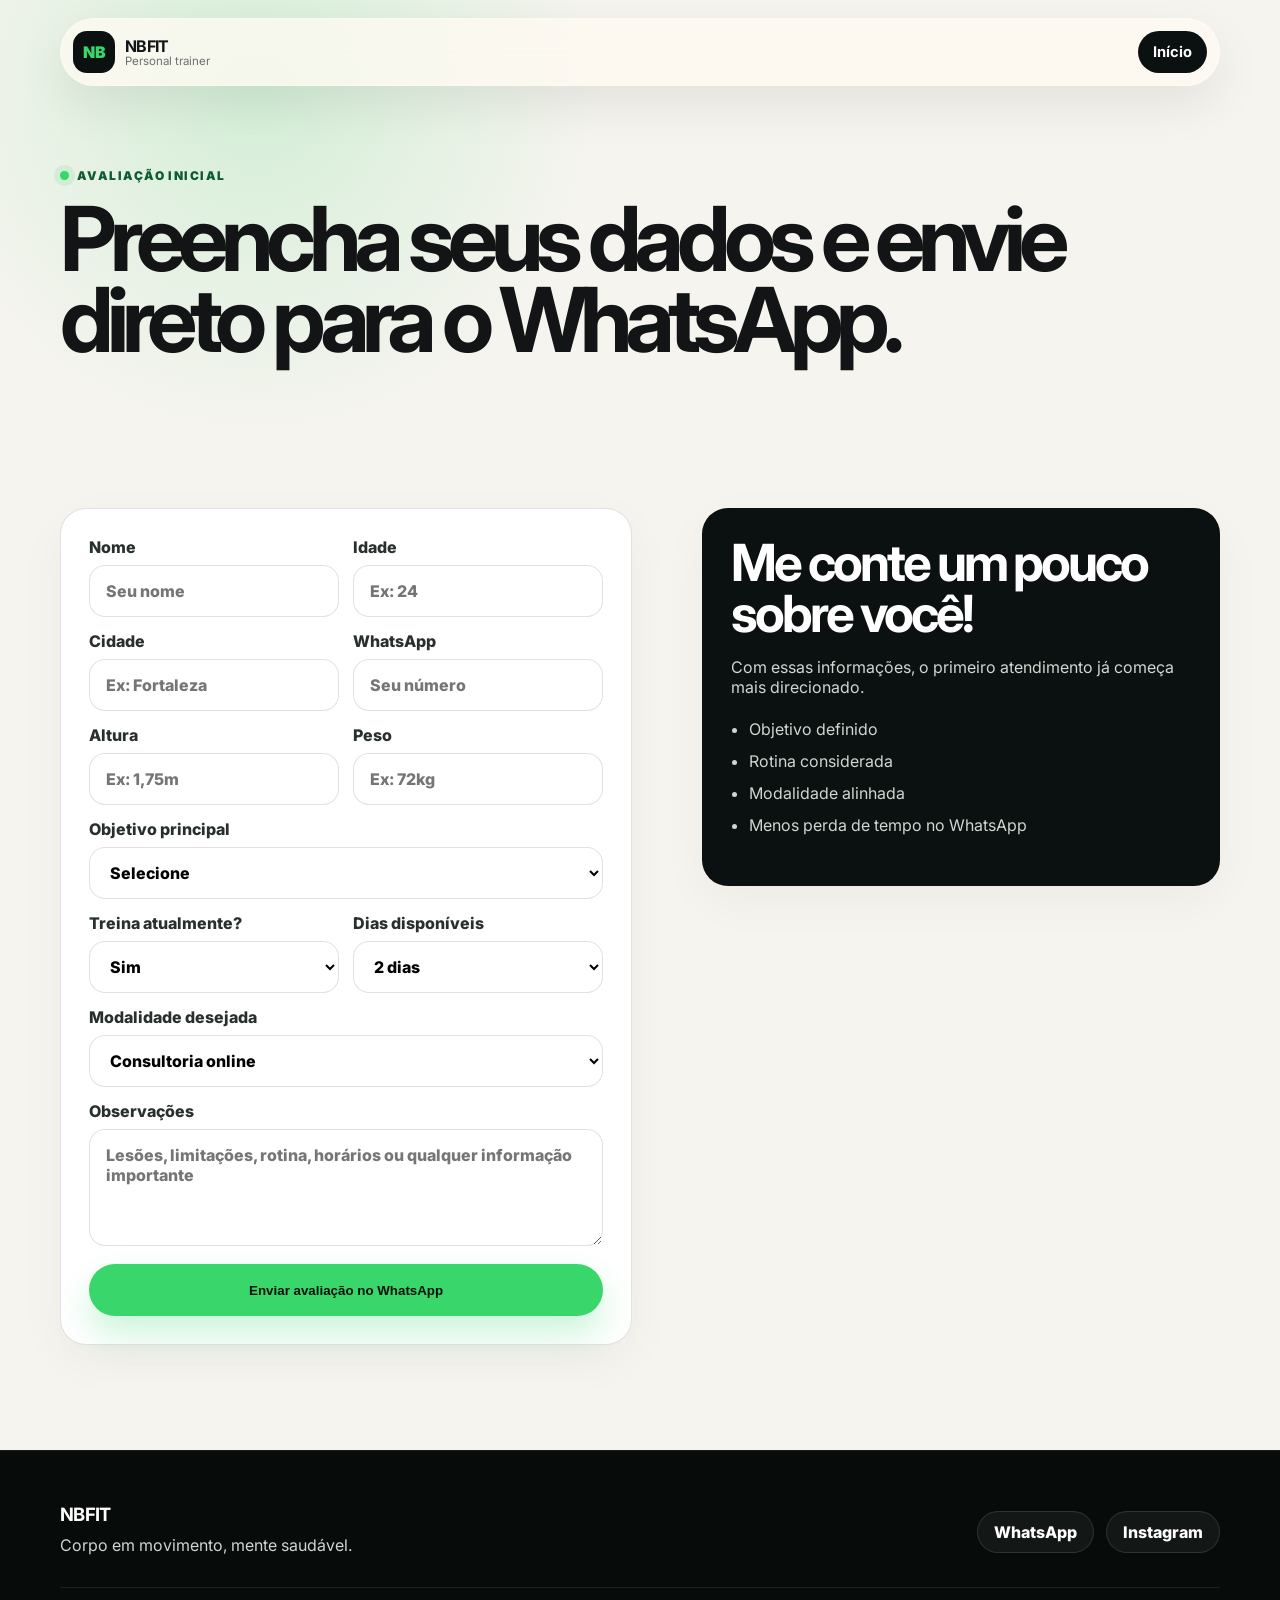
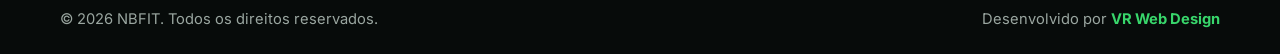
==== nbfit-site/avaliacao.html @ 63640c92 "Primeiro teste" ====
<!DOCTYPE html><html lang="pt-BR"><head><meta charset="UTF-8"><meta name="viewport" content="width=device-width, initial-scale=1.0"><title>Avaliação | NBFIT</title><link rel="preconnect" href="https://fonts.googleapis.com"><link rel="preconnect" href="https://fonts.gstatic.com" crossorigin><link href="https://fonts.googleapis.com/css2?family=Inter:wght@400;500;600;700;800;900&display=swap" rel="stylesheet"><link rel="stylesheet" href="css/style.css"></head><body><header class="site-header" data-header><a class="brand" href="index.html"><span class="brand-mark">NB</span><span><strong>NBFIT</strong><small>Personal trainer</small></span></a><button class="nav-toggle" data-nav-toggle aria-label="Abrir menu"><span></span><span></span><span></span></button><nav class="nav" data-nav><a href="index.html" class="nav-cta">Início</a></nav></header><main><section class="page-hero compact"><div class="container reveal"><span class="eyebrow">Avaliação inicial</span><h1>Preencha seus dados e envie direto para o WhatsApp.</h1></div></section><section class="section form-section"><div class="container form-layout"><form class="assessment-form reveal" data-assessment-form><div class="form-row"><label>Nome<input name="nome" required placeholder="Seu nome"></label><label>Idade<input type="number" name="idade" required placeholder="Ex: 24"></label></div><div class="form-row"><label>Cidade<input name="cidade" placeholder="Ex: Fortaleza"></label><label>WhatsApp<input name="telefone" placeholder="Seu número"></label></div><div class="form-row"><label>Altura<input name="altura" placeholder="Ex: 1,75m"></label><label>Peso<input name="peso" placeholder="Ex: 72kg"></label></div><label>Objetivo principal<select name="objetivo" required><option value="">Selecione</option><option>Emagrecimento</option><option>Ganho de massa muscular</option><option>Condicionamento físico</option><option>Saúde e qualidade de vida</option><option>Voltar a treinar</option><option>Outro</option></select></label><div class="form-row"><label>Treina atualmente?<select name="treina"><option>Sim</option><option>Não</option><option>Estou voltando agora</option></select></label><label>Dias disponíveis<select name="dias"><option>2 dias</option><option>3 dias</option><option>4 dias</option><option>5 dias ou mais</option></select></label></div><label>Modalidade desejada<select name="modalidade"><option>Consultoria online</option><option>Personal presencial</option><option>Plano evolução</option><option>Ainda não sei</option></select></label><label>Observações<textarea name="obs" rows="5" placeholder="Lesões, limitações, rotina, horários ou qualquer informação importante"></textarea></label><button class="btn primary full" type="submit">Enviar avaliação no WhatsApp</button></form><aside class="form-aside reveal delay-1"><h2>Me conte um pouco sobre você!</h2><p>Com essas informações, o primeiro atendimento já começa mais direcionado.</p><ul><li>Objetivo definido</li><li>Rotina considerada</li><li>Modalidade alinhada</li><li>Menos perda de tempo no WhatsApp</li></ul></aside></div></section></main><footer class="footer">
  <div class="container footer-content">
    <div class="footer-brand">
      <strong>NBFIT</strong>
      <p>Corpo em movimento, mente saudável.</p>
    </div>
    <div class="footer-contact">
      <a data-whatsapp-simple href="#">WhatsApp</a>
      <a href="https://www.instagram.com/professor.netoo" target="_blank" rel="noopener">Instagram</a>
    </div>
  </div>
  <div class="container footer-bottom">
    <span>© 2026 NBFIT. Todos os direitos reservados.</span>
    <span>Desenvolvido por <strong>VR Web Design</strong></span>
  </div>
</footer><script src="js/script.js"></script></body></html>
---- nbfit-site/css/style.css ----
:root{--bg:#f6f4ef;--paper:#fffaf2;--ink:#121416;--muted:#6d706f;--line:rgba(18,20,22,.12);--green:#38d66b;--green-dark:#0f5b32;--dark:#0b1010;--dark-2:#111a18;--radius:26px;--shadow:0 24px 80px rgba(0,0,0,.12)}*{box-sizing:border-box}html{scroll-behavior:smooth}body{margin:0;font-family:Inter,system-ui,sans-serif;background:var(--bg);color:var(--ink);overflow-x:hidden}a{color:inherit;text-decoration:none}img{max-width:100%;display:block}.container{width:min(1160px,calc(100% - 40px));margin:auto}.site-header{position:fixed;top:18px;left:50%;transform:translateX(-50%);z-index:50;width:min(1160px,calc(100% - 28px));display:flex;align-items:center;justify-content:space-between;padding:12px;border:1px solid rgba(255,255,255,.35);background:rgba(255,250,242,.76);backdrop-filter:blur(18px);border-radius:999px;box-shadow:0 18px 50px rgba(0,0,0,.08);transition:.25s}.site-header.scrolled{top:10px;background:rgba(255,250,242,.92)}.brand{display:flex;align-items:center;gap:10px}.brand-mark{width:42px;height:42px;display:grid;place-items:center;border-radius:14px;background:var(--dark);color:var(--green);font-weight:900}.brand strong{display:block;letter-spacing:-.04em}.brand small{display:block;color:var(--muted);font-size:.72rem;margin-top:-2px}.nav{display:flex;align-items:center;gap:6px}.nav a{padding:12px 15px;border-radius:999px;color:#2c302f;font-weight:700;font-size:.92rem}.nav a:hover,.nav-cta{background:var(--dark)!important;color:white!important}.nav-toggle{display:none;background:none;border:0;padding:10px}.nav-toggle span{display:block;width:24px;height:2px;background:#111;margin:5px}.hero{position:relative;min-height:100vh;padding:150px 0 80px;display:flex;align-items:center;isolation:isolate}.hero-bg{position:absolute;inset:0;background:radial-gradient(circle at 18% 18%,rgba(56,214,107,.22),transparent 30%),radial-gradient(circle at 85% 20%,rgba(15,91,50,.15),transparent 30%);z-index:-1}.hero:after{content:"";position:absolute;right:-14vw;top:18vh;width:48vw;height:48vw;background:#dbe5d2;border-radius:50%;filter:blur(10px);z-index:-1}.hero-grid,.two-col,.tools-grid,.page-grid,.form-layout{display:grid;grid-template-columns:1.05fr .95fr;gap:70px;align-items:center}.eyebrow{display:inline-flex;align-items:center;gap:8px;font-weight:900;text-transform:uppercase;letter-spacing:.12em;font-size:.75rem;color:var(--green-dark);margin-bottom:16px}.eyebrow:before{content:"";width:9px;height:9px;background:var(--green);border-radius:50%;box-shadow:0 0 0 6px rgba(56,214,107,.14)}h1,h2,h3,p{margin-top:0}h1{font-size:clamp(2.8rem,7vw,6.7rem);line-height:.9;letter-spacing:-.08em;margin-bottom:24px}h2{font-size:clamp(2rem,4vw,4rem);line-height:1;letter-spacing:-.06em;margin-bottom:18px}h3{font-size:1.2rem;letter-spacing:-.03em}.hero-copy p,.section-copy p,.section-heading p,.page-hero p{font-size:1.12rem;line-height:1.75;color:var(--muted);max-width:650px}.hero-actions{display:flex;gap:12px;flex-wrap:wrap;margin-top:30px}.btn{display:inline-flex;align-items:center;justify-content:center;min-height:52px;padding:0 22px;border-radius:999px;border:1px solid var(--line);font-weight:900;cursor:pointer;transition:.25s}.btn:hover{transform:translateY(-3px)}.btn.primary{background:var(--green);color:#06110a;border-color:var(--green);box-shadow:0 18px 35px rgba(56,214,107,.26)}.btn.ghost{background:white}.btn.outline{background:transparent}.btn.full{width:100%;border:0}.hero-stats{display:flex;gap:14px;margin-top:40px;flex-wrap:wrap}.hero-stats div{background:rgba(255,255,255,.7);border:1px solid var(--line);border-radius:20px;padding:16px 18px;min-width:130px}.hero-stats strong{display:block;font-size:2rem}.hero-stats span{color:var(--muted);font-weight:700;font-size:.83rem}.hero-card{min-height:590px;position:relative;display:grid;place-items:center}.profile-orbit{position:relative;width:min(440px,85vw);height:min(540px,100vw);border-radius:42px;background:linear-gradient(155deg,#121416,#24342c);box-shadow:var(--shadow);overflow:hidden}.profile-photo{position:absolute;inset:18px;border-radius:34px;background:linear-gradient(to top,rgba(0,0,0,.72),transparent 48%),url('../assets/img/referencia-instagram.jpg') center top/cover}.profile-orbit:after{content:"NBFIT";position:absolute;left:24px;bottom:22px;font-size:4.8rem;font-weight:900;letter-spacing:-.1em;color:rgba(255,255,255,.12)}.orbit-item{position:absolute;background:white;border-radius:999px;padding:12px 18px;font-weight:900;box-shadow:0 16px 40px rgba(0,0,0,.14);animation:float 4s ease-in-out infinite}.one{top:65px;left:-18px}.two{right:-18px;top:220px;animation-delay:.5s}.three{left:40px;bottom:56px;animation-delay:1s}.glass{position:absolute;right:0;bottom:50px;width:285px;background:rgba(255,255,255,.82);backdrop-filter:blur(18px);border:1px solid rgba(255,255,255,.6);border-radius:24px;padding:22px;box-shadow:var(--shadow)}.glass p{color:var(--muted);line-height:1.6;margin:8px 0 0}.section{padding:105px 0}.logos-strip{padding:34px 0}.strip-grid{display:flex;gap:12px;flex-wrap:wrap;justify-content:center}.strip-grid span{padding:12px 18px;background:#fff;border:1px solid var(--line);border-radius:999px;font-weight:900;color:#344039}.steps,.benefit-grid,.pricing-grid,.credential-grid,.timeline{display:grid;grid-template-columns:repeat(2,1fr);gap:18px}.steps article,.benefit-card,.price-card,.credential,.timeline article,.tool-card,.assessment-form,.form-aside{background:var(--paper);border:1px solid var(--line);border-radius:var(--radius);padding:28px;box-shadow:0 15px 50px rgba(0,0,0,.04);transition:.25s}.steps article:hover,.benefit-card:hover,.price-card:hover{transform:translateY(-6px)}.steps span,.credential span,.timeline span{display:inline-grid;place-items:center;width:42px;height:42px;border-radius:14px;background:var(--dark);color:var(--green);font-weight:900;margin-bottom:18px}.dark-section{background:var(--dark);color:#fff;border-radius:44px;margin:0 18px}.dark-section .eyebrow{color:var(--green)}.dark-section p{color:#bfc8c1}.section-heading{text-align:center;max-width:780px;margin:0 auto 44px}.benefit-grid{grid-template-columns:repeat(4,1fr)}.benefit-card{background:rgba(255,255,255,.06);border-color:rgba(255,255,255,.12)}.benefit-card span{font-size:2rem}.pricing-grid{grid-template-columns:repeat(3,1fr)}.price-card{position:relative}.price-card.featured{background:#111a18;color:white;transform:translateY(-18px)}.price-card.featured p,.price-card.featured li{color:#cfd7d1}.badge{position:absolute;right:20px;top:20px;background:var(--green);color:#06110a;font-weight:900;border-radius:999px;padding:8px 12px;font-size:.78rem}.price-card ul,.form-aside ul{padding-left:18px;color:var(--muted);line-height:2}.tools-section{background:linear-gradient(180deg,transparent,#e9efe5)}.mini-form,.assessment-form{display:grid;gap:14px}.mini-form input,.assessment-form input,.assessment-form select,.assessment-form textarea{width:100%;border:1px solid var(--line);background:white;border-radius:16px;min-height:52px;padding:0 16px;font:inherit;outline:none}.assessment-form textarea{padding-top:15px;resize:vertical}.form-row{display:grid;grid-template-columns:1fr 1fr;gap:14px}label{font-weight:800;color:#28302b}label input,label select,label textarea{margin-top:8px}.result,.form-note{color:var(--muted);line-height:1.6}.faq details{background:var(--paper);border:1px solid var(--line);border-radius:18px;margin-bottom:12px;padding:20px}.faq summary{cursor:pointer;font-weight:900}.faq p{color:var(--muted);line-height:1.7;margin:14px 0 0}.cta-final{padding:100px 0}.cta-box{text-align:center;background:linear-gradient(135deg,var(--dark),#193626);color:white;border-radius:42px;padding:70px 28px;box-shadow:var(--shadow);position:relative;overflow:hidden}.cta-box:before{content:"";position:absolute;width:280px;height:280px;background:var(--green);filter:blur(110px);opacity:.35;left:12%;top:-60px}.cta-box p{color:#cfd7d1}.footer{padding:40px 0;background:#070b0a;color:white}.footer-grid{display:flex;justify-content:space-between;gap:30px;flex-wrap:wrap}.footer a{display:block;color:#cfd7d1;margin:8px 0}.floating-whatsapp{position:fixed;right:22px;bottom:22px;width:60px;height:60px;border-radius:50%;background:var(--green);display:grid;place-items:center;font-size:1.5rem;font-weight:900;box-shadow:0 18px 40px rgba(0,0,0,.22);z-index:40}.page-hero{padding:160px 0 80px;min-height:78vh;display:flex;align-items:center;background:radial-gradient(circle at 20% 20%,rgba(56,214,107,.18),transparent 32%)}.page-hero.compact{min-height:52vh}.about-photo{min-height:520px;border-radius:42px;background:linear-gradient(to top,rgba(0,0,0,.65),transparent 50%),url('../assets/img/referencia-instagram.jpg') center top/cover;box-shadow:var(--shadow)}.credential-grid{grid-template-columns:repeat(3,1fr)}.values-list{font-size:1.1rem;line-height:1.8}.timeline{grid-template-columns:repeat(4,1fr);align-items:stretch}.form-section{padding-top:40px}.form-layout{align-items:start}.assessment-form{background:white}.form-aside{position:sticky;top:110px;background:var(--dark);color:white}.form-aside p,.form-aside li{color:#cfd7d1}.reveal{opacity:0;transform:translateY(28px);transition:opacity .7s ease,transform .7s ease}.reveal.show{opacity:1;transform:none}.delay-1{transition-delay:.12s}.delay-2{transition-delay:.24s}@keyframes float{0%,100%{transform:translateY(0)}50%{transform:translateY(-12px)}}@media(max-width:900px){.nav-toggle{display:block}.nav{position:fixed;left:0;right:0;top:74px;margin:auto;width:calc(100% - 28px);display:none;grid-template-columns:1fr;background:white;border-radius:24px;padding:14px;box-shadow:var(--shadow)}.nav.open{display:grid}.nav a{text-align:center}.hero-grid,.two-col,.tools-grid,.page-grid,.form-layout{grid-template-columns:1fr;gap:36px}h1{font-size:3.3rem}.hero{padding-top:130px}.hero-card{min-height:500px}.glass{left:18px;right:auto;bottom:28px}.benefit-grid,.pricing-grid,.credential-grid,.timeline{grid-template-columns:1fr}.price-card.featured{transform:none}.section{padding:75px 0}.dark-section{border-radius:30px;margin:0 10px}.form-row{grid-template-columns:1fr}.form-aside{position:static}.footer-grid{display:grid}.profile-orbit{height:500px}}

/* Footer refinado */
.footer{padding:52px 0 26px;background:#070b0a;color:white;border-top:1px solid rgba(255,255,255,.08)}
.footer-content{display:flex;align-items:flex-start;justify-content:space-between;gap:30px;flex-wrap:wrap;padding-bottom:26px}
.footer-brand strong{font-size:1.15rem;letter-spacing:-.04em;color:#fff}
.footer-brand p{margin:8px 0 0;color:#cfd7d1;line-height:1.6}
.footer-contact{display:flex;gap:12px;flex-wrap:wrap}
.footer-contact a{display:inline-flex;align-items:center;justify-content:center;min-height:42px;padding:0 16px;border:1px solid rgba(255,255,255,.12);border-radius:999px;color:#fff;background:rgba(255,255,255,.05);font-weight:800;transition:.25s}
.footer-contact a:hover{background:var(--green);border-color:var(--green);color:#06110a;transform:translateY(-2px)}
.footer-bottom{display:flex;align-items:center;justify-content:space-between;gap:18px;flex-wrap:wrap;padding-top:22px;border-top:1px solid rgba(255,255,255,.09);color:#9aa6a0;font-size:.92rem}
.footer-bottom strong{color:var(--green)}
@media(max-width:700px){.footer-content,.footer-bottom{display:grid}.footer-contact{width:100%}.footer-contact a{flex:1}}
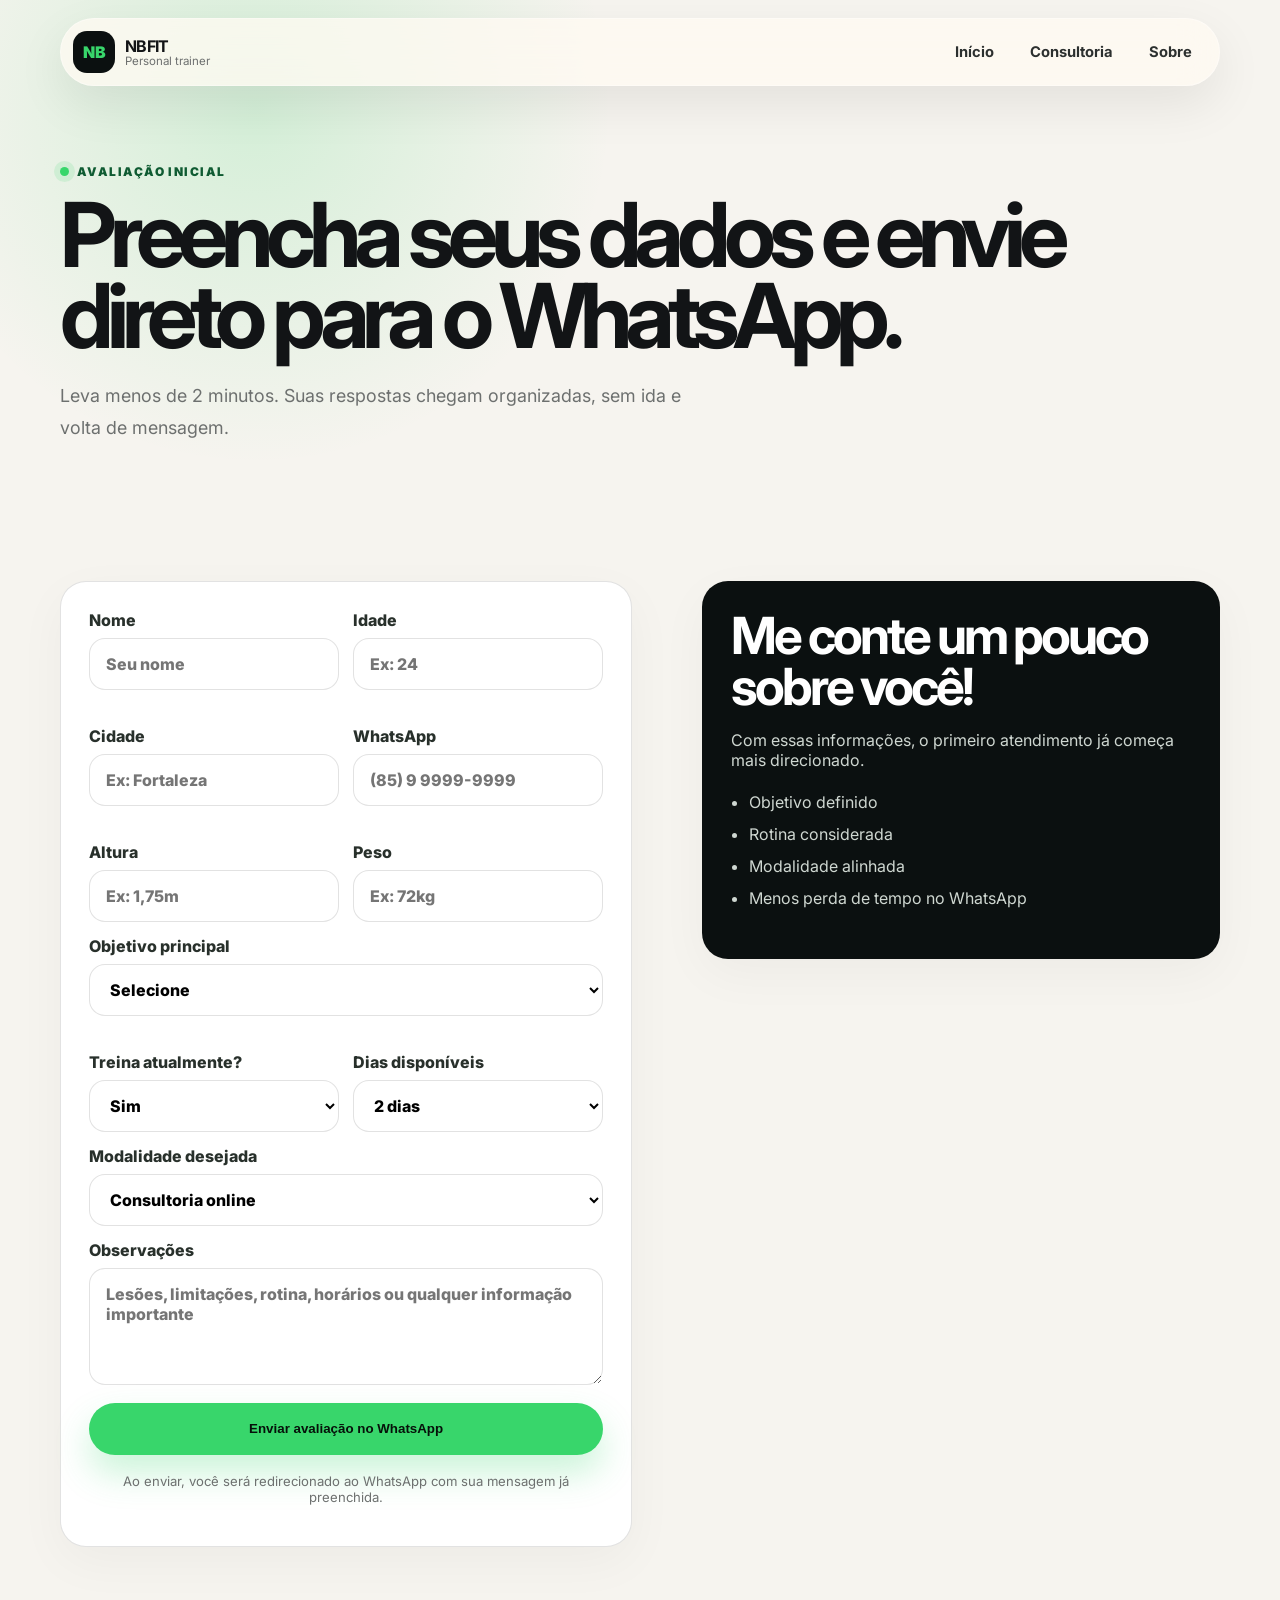
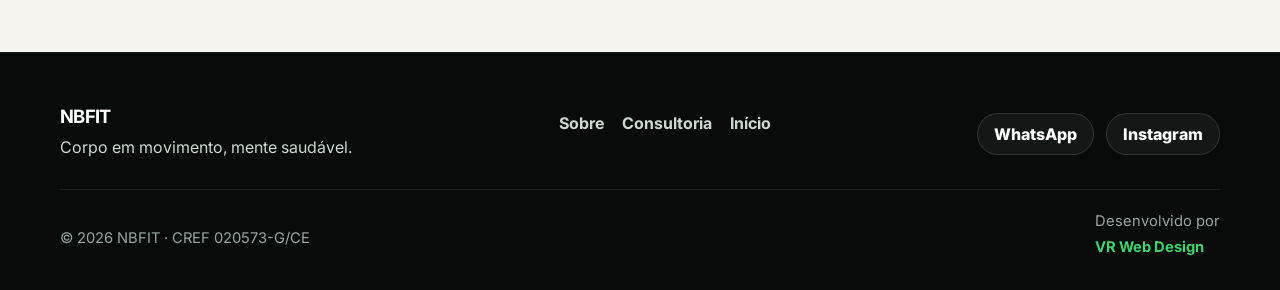
==== commit dc32baa5: "Ajuste detalhes Design" ====
--- a/nbfit-site/avaliacao.html
+++ b/nbfit-site/avaliacao.html
@@ -1,16 +1,149 @@
-<!DOCTYPE html><html lang="pt-BR"><head><meta charset="UTF-8"><meta name="viewport" content="width=device-width, initial-scale=1.0"><title>Avaliação | NBFIT</title><link rel="preconnect" href="https://fonts.googleapis.com"><link rel="preconnect" href="https://fonts.gstatic.com" crossorigin><link href="https://fonts.googleapis.com/css2?family=Inter:wght@400;500;600;700;800;900&display=swap" rel="stylesheet"><link rel="stylesheet" href="css/style.css"></head><body><header class="site-header" data-header><a class="brand" href="index.html"><span class="brand-mark">NB</span><span><strong>NBFIT</strong><small>Personal trainer</small></span></a><button class="nav-toggle" data-nav-toggle aria-label="Abrir menu"><span></span><span></span><span></span></button><nav class="nav" data-nav><a href="index.html" class="nav-cta">Início</a></nav></header><main><section class="page-hero compact"><div class="container reveal"><span class="eyebrow">Avaliação inicial</span><h1>Preencha seus dados e envie direto para o WhatsApp.</h1></div></section><section class="section form-section"><div class="container form-layout"><form class="assessment-form reveal" data-assessment-form><div class="form-row"><label>Nome<input name="nome" required placeholder="Seu nome"></label><label>Idade<input type="number" name="idade" required placeholder="Ex: 24"></label></div><div class="form-row"><label>Cidade<input name="cidade" placeholder="Ex: Fortaleza"></label><label>WhatsApp<input name="telefone" placeholder="Seu número"></label></div><div class="form-row"><label>Altura<input name="altura" placeholder="Ex: 1,75m"></label><label>Peso<input name="peso" placeholder="Ex: 72kg"></label></div><label>Objetivo principal<select name="objetivo" required><option value="">Selecione</option><option>Emagrecimento</option><option>Ganho de massa muscular</option><option>Condicionamento físico</option><option>Saúde e qualidade de vida</option><option>Voltar a treinar</option><option>Outro</option></select></label><div class="form-row"><label>Treina atualmente?<select name="treina"><option>Sim</option><option>Não</option><option>Estou voltando agora</option></select></label><label>Dias disponíveis<select name="dias"><option>2 dias</option><option>3 dias</option><option>4 dias</option><option>5 dias ou mais</option></select></label></div><label>Modalidade desejada<select name="modalidade"><option>Consultoria online</option><option>Personal presencial</option><option>Plano evolução</option><option>Ainda não sei</option></select></label><label>Observações<textarea name="obs" rows="5" placeholder="Lesões, limitações, rotina, horários ou qualquer informação importante"></textarea></label><button class="btn primary full" type="submit">Enviar avaliação no WhatsApp</button></form><aside class="form-aside reveal delay-1"><h2>Me conte um pouco sobre você!</h2><p>Com essas informações, o primeiro atendimento já começa mais direcionado.</p><ul><li>Objetivo definido</li><li>Rotina considerada</li><li>Modalidade alinhada</li><li>Menos perda de tempo no WhatsApp</li></ul></aside></div></section></main><footer class="footer">
-  <div class="container footer-content">
-    <div class="footer-brand">
-      <strong>NBFIT</strong>
-      <p>Corpo em movimento, mente saudável.</p>
+<!DOCTYPE html>
+<html lang="pt-BR">
+<head>
+  <meta charset="UTF-8" />
+  <meta name="viewport" content="width=device-width, initial-scale=1.0" />
+  <title>Avaliação | NBFIT</title>
+  <meta name="description" content="Preencha seus dados e envie sua avaliação inicial direto para o WhatsApp do Professor Neto." />
+  <link rel="preconnect" href="https://fonts.googleapis.com">
+  <link rel="preconnect" href="https://fonts.gstatic.com" crossorigin>
+  <link href="https://fonts.googleapis.com/css2?family=Inter:wght@400;500;600;700;800;900&display=swap" rel="stylesheet">
+  <link rel="stylesheet" href="css/style.css" />
+</head>
+<body>
+  <header class="site-header" data-header>
+    <a class="brand" href="index.html" aria-label="NBFIT início">
+      <span class="brand-mark">NB</span>
+      <span><strong>NBFIT</strong><small>Personal trainer</small></span>
+    </a>
+    <button class="nav-toggle" data-nav-toggle aria-label="Abrir menu"><span></span><span></span><span></span></button>
+    <nav class="nav" data-nav>
+      <a href="index.html">Início</a>
+      <a href="consultoria.html">Consultoria</a>
+      <a href="sobre.html">Sobre</a>
+    </nav>
+  </header>
+
+  <main>
+    <section class="page-hero compact">
+      <div class="container reveal">
+        <span class="eyebrow">Avaliação inicial</span>
+        <h1>Preencha seus dados e envie direto para o WhatsApp.</h1>
+        <p>Leva menos de 2 minutos. Suas respostas chegam organizadas, sem ida e volta de mensagem.</p>
+      </div>
+    </section>
+
+    <section class="section form-section">
+      <div class="container form-layout">
+        <form class="assessment-form reveal" data-assessment-form novalidate>
+          <div class="form-row">
+            <label>Nome
+              <input name="nome" required placeholder="Seu nome" autocomplete="name">
+              <span class="field-error" data-error-for="nome"></span>
+            </label>
+            <label>Idade
+              <input type="number" name="idade" required placeholder="Ex: 24" min="12" max="100">
+              <span class="field-error" data-error-for="idade"></span>
+            </label>
+          </div>
+          <div class="form-row">
+            <label>Cidade
+              <input name="cidade" placeholder="Ex: Fortaleza" autocomplete="address-level2">
+            </label>
+            <label>WhatsApp
+              <input name="telefone" placeholder="(85) 9 9999-9999" inputmode="tel" autocomplete="tel">
+              <span class="field-error" data-error-for="telefone"></span>
+            </label>
+          </div>
+          <div class="form-row">
+            <label>Altura
+              <input name="altura" placeholder="Ex: 1,75m">
+            </label>
+            <label>Peso
+              <input name="peso" placeholder="Ex: 72kg">
+            </label>
+          </div>
+          <label>Objetivo principal
+            <select name="objetivo" required>
+              <option value="">Selecione</option>
+              <option>Emagrecimento</option>
+              <option>Ganho de massa muscular</option>
+              <option>Condicionamento físico</option>
+              <option>Saúde e qualidade de vida</option>
+              <option>Voltar a treinar</option>
+              <option>Outro</option>
+            </select>
+            <span class="field-error" data-error-for="objetivo"></span>
+          </label>
+          <div class="form-row">
+            <label>Treina atualmente?
+              <select name="treina">
+                <option>Sim</option>
+                <option>Não</option>
+                <option>Estou voltando agora</option>
+              </select>
+            </label>
+            <label>Dias disponíveis
+              <select name="dias">
+                <option>2 dias</option>
+                <option>3 dias</option>
+                <option>4 dias</option>
+                <option>5 dias ou mais</option>
+              </select>
+            </label>
+          </div>
+          <label>Modalidade desejada
+            <select name="modalidade">
+              <option>Consultoria online</option>
+              <option>Personal presencial</option>
+              <option>Plano evolução</option>
+              <option>Ainda não sei</option>
+            </select>
+          </label>
+          <label>Observações
+            <textarea name="obs" rows="5" placeholder="Lesões, limitações, rotina, horários ou qualquer informação importante"></textarea>
+          </label>
+          <button class="btn primary full" type="submit">
+            <span class="btn-text">Enviar avaliação no WhatsApp</span>
+          </button>
+          <p class="form-disclaimer">Ao enviar, você será redirecionado ao WhatsApp com sua mensagem já preenchida.</p>
+        </form>
+
+        <aside class="form-aside reveal delay-1">
+          <h2>Me conte um pouco sobre você!</h2>
+          <p>Com essas informações, o primeiro atendimento já começa mais direcionado.</p>
+          <ul>
+            <li>Objetivo definido</li>
+            <li>Rotina considerada</li>
+            <li>Modalidade alinhada</li>
+            <li>Menos perda de tempo no WhatsApp</li>
+          </ul>
+        </aside>
+      </div>
+    </section>
+  </main>
+
+  <footer class="footer">
+    <div class="container footer-content">
+      <div class="footer-brand">
+        <strong>NBFIT</strong>
+        <p>Corpo em movimento, mente saudável.</p>
+      </div>
+      <nav class="footer-nav" aria-label="Links do rodapé">
+        <a href="sobre.html">Sobre</a>
+        <a href="consultoria.html">Consultoria</a>
+        <a href="index.html">Início</a>
+      </nav>
+      <div class="footer-contact">
+        <a data-whatsapp-simple href="#">WhatsApp</a>
+        <a href="https://www.instagram.com/professor.netoo" target="_blank" rel="noopener">Instagram</a>
+      </div>
     </div>
-    <div class="footer-contact">
-      <a data-whatsapp-simple href="#">WhatsApp</a>
-      <a href="https://www.instagram.com/professor.netoo" target="_blank" rel="noopener">Instagram</a>
+    <div class="container footer-bottom">
+      <span>© 2026 NBFIT · CREF 020573-G/CE</span>
+      <span>Desenvolvido por <a href="https://portifolio-vrss.netlify.app" target="_blank" rel="noopener"><strong>VR Web Design</strong></a></span>
     </div>
-  </div>
-  <div class="container footer-bottom">
-    <span>© 2026 NBFIT. Todos os direitos reservados.</span>
-    <span>Desenvolvido por <strong>VR Web Design</strong></span>
-  </div>
-</footer><script src="js/script.js"></script></body></html>
+  </footer>
+  <script src="js/script.js"></script>
+</body>
+</html>
--- a/nbfit-site/css/style.css
+++ b/nbfit-site/css/style.css
@@ -11,3 +11,72 @@
 .footer-bottom{display:flex;align-items:center;justify-content:space-between;gap:18px;flex-wrap:wrap;padding-top:22px;border-top:1px solid rgba(255,255,255,.09);color:#9aa6a0;font-size:.92rem}
 .footer-bottom strong{color:var(--green)}
 @media(max-width:700px){.footer-content,.footer-bottom{display:grid}.footer-contact{width:100%}.footer-contact a{flex:1}}
+
+/* ==========================================================
+   Melhorias — VR Web Design
+   ========================================================== */
+
+/* Delay extra para grids de 4 itens revelando em cascata */
+.delay-3 { transition-delay: .36s; }
+
+/* CTA final com dois botões */
+.cta-box p { max-width: 480px; margin: 0 auto 30px; }
+.cta-actions { display: flex; gap: 12px; justify-content: center; flex-wrap: wrap; margin-top: 8px; }
+.cta-box .btn.ghost { background: rgba(255,255,255,.08); border-color: rgba(255,255,255,.18); color: #fff; }
+.cta-box .btn.ghost:hover { background: rgba(255,255,255,.16); }
+
+/* Texto-link com seta */
+.text-link { display: inline-flex; align-items: center; gap: 6px; font-weight: 900; color: var(--green-dark); margin-top: 8px; }
+.text-link:hover { text-decoration: underline; }
+
+/* Resultado das calculadoras */
+.result { min-height: 24px; font-weight: 700; }
+.result-error { color: #c0392b; }
+
+/* Depoimentos */
+.testimonial-grid { display: grid; grid-template-columns: repeat(3, 1fr); gap: 18px; margin-top: 10px; }
+.testimonial-card {
+  background: var(--paper);
+  border: 1px solid var(--line);
+  border-radius: var(--radius);
+  padding: 28px;
+  box-shadow: 0 15px 50px rgba(0,0,0,.04);
+  margin: 0;
+}
+.testimonial-card p { font-size: 1.05rem; line-height: 1.6; color: var(--ink); position: relative; }
+.testimonial-card p::before { content: '"'; font-size: 2.2rem; color: var(--green); line-height: 0; display: inline-block; vertical-align: -8px; margin-right: 4px; }
+.testimonial-card footer { margin-top: 16px; display: flex; flex-direction: column; gap: 2px; }
+.testimonial-card footer strong { font-size: .95rem; }
+.testimonial-card footer span { color: var(--muted); font-size: .82rem; }
+.testimonials-note {
+  text-align: center;
+  margin-top: 22px;
+  color: var(--muted);
+  font-size: .85rem;
+  background: #fff9e8;
+  border: 1px dashed #e0c97a;
+  border-radius: 14px;
+  padding: 12px 18px;
+}
+
+/* Footer nav central */
+.footer-content { gap: 30px; }
+.footer-nav { display: flex; gap: 18px; flex-wrap: wrap; }
+.footer-nav a { color: #cfd7d1; font-weight: 700; }
+.footer-nav a:hover { color: var(--green); }
+.footer-bottom a { color: inherit; }
+.footer-bottom a:hover strong { text-decoration: underline; }
+
+/* Validação de formulário */
+.field-error { display: block; min-height: 18px; color: #c0392b; font-size: .8rem; font-weight: 700; margin-top: 4px; }
+.input-error { border-color: #c0392b !important; background: #fff5f5; }
+.form-disclaimer { color: var(--muted); font-size: .82rem; text-align: center; margin-top: 4px; }
+
+/* Floating WhatsApp com ícone SVG */
+.floating-whatsapp svg { display: block; }
+.floating-whatsapp:hover { transform: scale(1.08); }
+
+@media (max-width: 900px) {
+  .testimonial-grid { grid-template-columns: 1fr; }
+  .footer-content { flex-direction: column; align-items: flex-start; }
+}
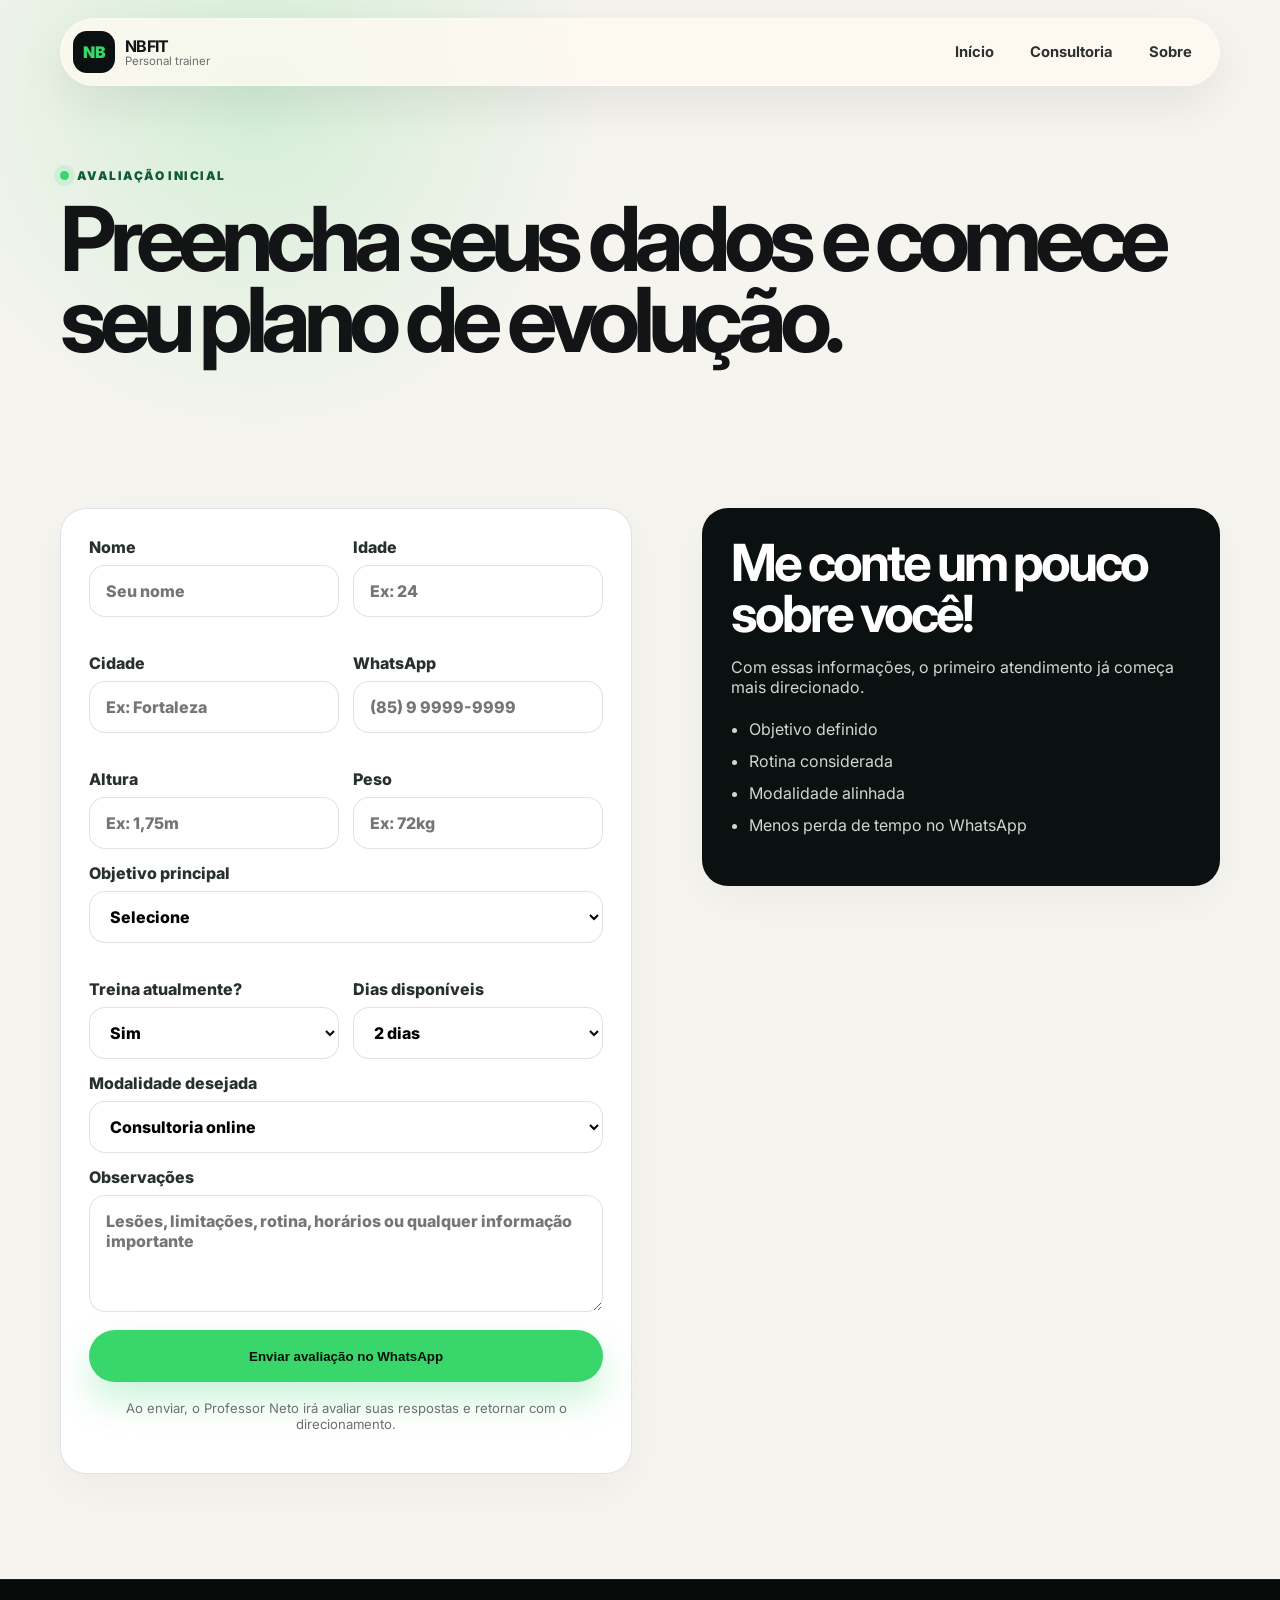
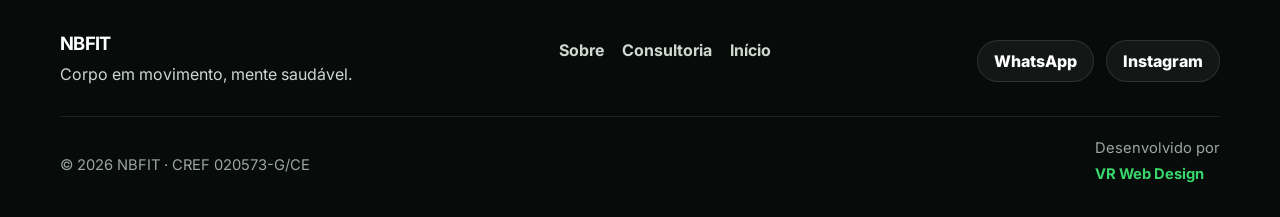
==== commit 8553e4ac: "Remoção de erro" ====
--- a/nbfit-site/avaliacao.html
+++ b/nbfit-site/avaliacao.html
@@ -28,8 +28,8 @@
     <section class="page-hero compact">
       <div class="container reveal">
         <span class="eyebrow">Avaliação inicial</span>
-        <h1>Preencha seus dados e envie direto para o WhatsApp.</h1>
-        <p>Leva menos de 2 minutos. Suas respostas chegam organizadas, sem ida e volta de mensagem.</p>
+        <h1>Preencha seus dados e comece seu plano de evolução.</h1>
+        
       </div>
     </section>
 
@@ -106,7 +106,7 @@
           <button class="btn primary full" type="submit">
             <span class="btn-text">Enviar avaliação no WhatsApp</span>
           </button>
-          <p class="form-disclaimer">Ao enviar, você será redirecionado ao WhatsApp com sua mensagem já preenchida.</p>
+          <p class="form-disclaimer">Ao enviar, o Professor Neto irá avaliar suas respostas e retornar com o direcionamento.</p>
         </form>
 
         <aside class="form-aside reveal delay-1">
--- a/nbfit-site/css/style.css
+++ b/nbfit-site/css/style.css
@@ -80,3 +80,59 @@
   .testimonial-grid { grid-template-columns: 1fr; }
   .footer-content { flex-direction: column; align-items: flex-start; }
 }
+
+/* ==========================================================
+   Correção de overflow / layout solto no mobile
+   ========================================================== */
+
+html { overflow-x: hidden; }
+
+h1, h2, h3 {
+  overflow-wrap: break-word;
+  word-break: break-word;
+  hyphens: auto;
+}
+
+/* Impede que o card "glass" e os orbit-items vazem da tela */
+.hero-card { max-width: 100%; overflow: visible; }
+.profile-orbit { max-width: 100%; }
+.glass { max-width: calc(100% - 24px); box-sizing: border-box; }
+
+@media (max-width: 480px) {
+  .container { width: min(1160px, calc(100% - 28px)); }
+
+  h1 { font-size: 2.35rem; line-height: 1.05; letter-spacing: -.04em; }
+  h2 { font-size: 1.7rem; letter-spacing: -.03em; }
+
+  .hero { padding-top: 110px; }
+  .hero-stats { gap: 10px; }
+  .hero-stats div { min-width: 0; flex: 1 1 calc(50% - 10px); padding: 12px 14px; }
+  .hero-stats strong { font-size: 1.5rem; }
+
+  .hero-card { min-height: auto; }
+  .profile-orbit {
+    width: min(320px, 86vw);
+    height: min(380px, 86vw);
+    margin: 0 auto;
+  }
+  .profile-orbit:after { font-size: 3rem; }
+
+  /* os "orbit-item" usam offsets negativos (-18px) que vazam em telas pequenas */
+  .orbit-item { padding: 9px 13px; font-size: .85rem; }
+  .one { top: 30px; left: 6px; }
+  .two { right: 6px; top: 150px; }
+  .three { left: 18px; bottom: 28px; }
+
+  .glass {
+    position: static;
+    width: 100%;
+    max-width: 100%;
+    margin-top: 16px;
+  }
+
+  .testimonial-card, .steps article, .benefit-card, .price-card, .credential, .tool-card {
+    padding: 20px;
+  }
+
+  .section { padding: 56px 0; }
+}
